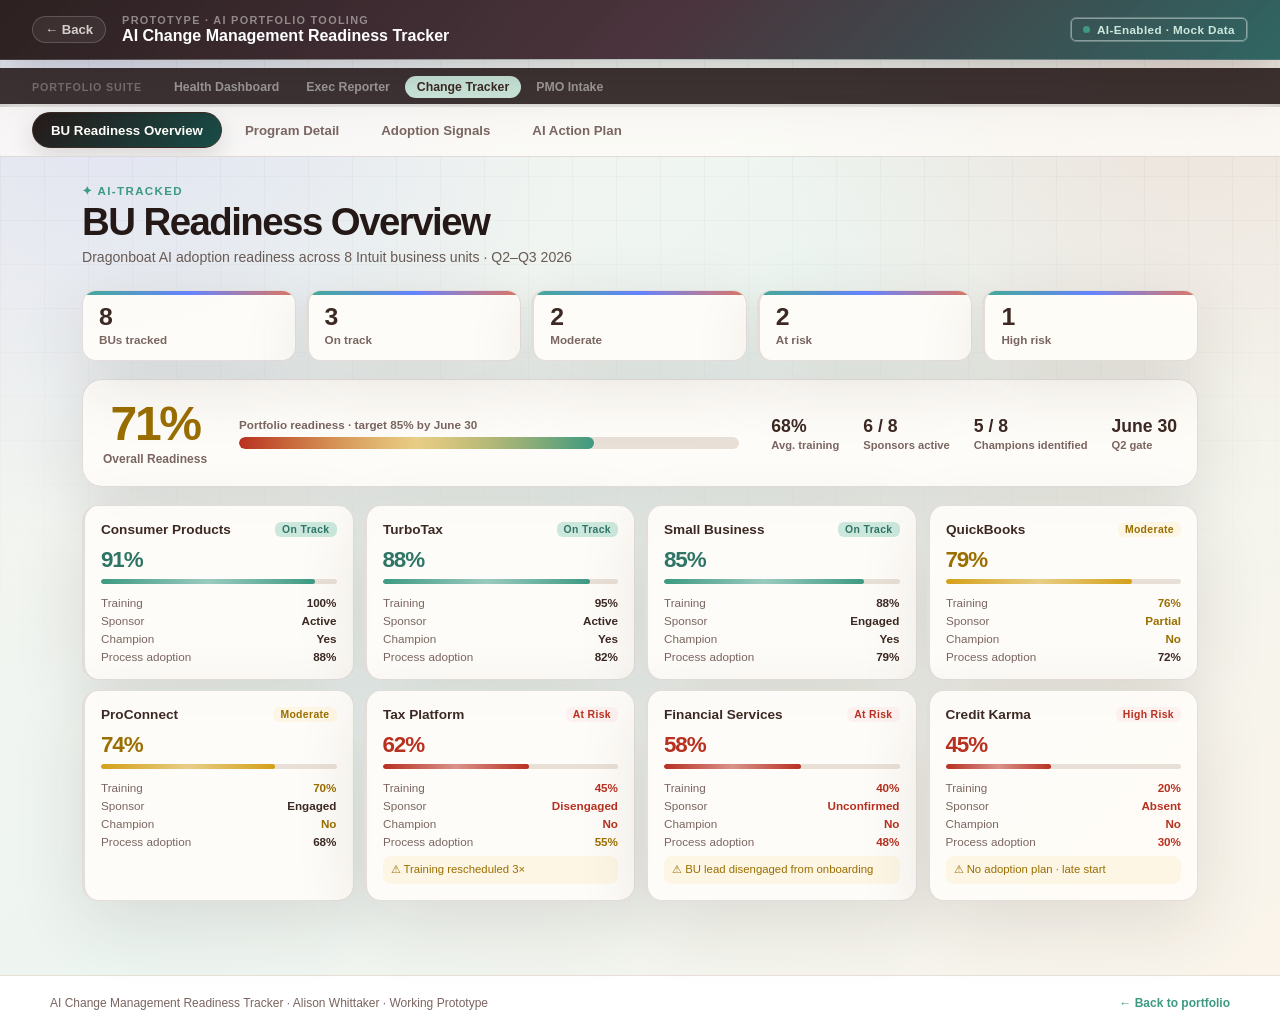
==== change-readiness-tracker.html @ 103784f5 "Add files via upload" ====
<!DOCTYPE html>
<html lang="en">
<head>
  <meta charset="UTF-8">
  <meta name="viewport" content="width=device-width, initial-scale=1.0">
  <title>AI Change Management Readiness Tracker · Alison Whittaker</title>
  <link rel="icon" type="image/png" href="alison-whittaker-profile.png">
  <style>
    :root {
      --ink:#3d2924; --accent:#3d9a82; --forest:#2f7566; --lime:#cce8dd;
      --paper:#f8f5f1; --surface:#fff; --line:#e8e0d6; --muted:#7a6560;
      --red:#b83020; --amber:#9a6e00; --red-soft:#fdf1ef; --amber-soft:#fdf6e4;
      --radius:20px;
    }
    *{box-sizing:border-box;margin:0;padding:0;}
    body{font-family:-apple-system,BlinkMacSystemFont,'Segoe UI',sans-serif;background:var(--paper);color:var(--ink);min-height:100vh;display:flex;flex-direction:column;}

    .proto-header{display:flex;justify-content:space-between;align-items:center;padding:14px 32px;background:var(--ink);gap:20px;}
    .ph-left{display:flex;align-items:center;gap:16px;}
    .ph-back{color:rgba(255,255,255,.6);text-decoration:none;font-size:.82rem;font-weight:600;border:1px solid rgba(255,255,255,.15);padding:5px 12px;border-radius:99px;transition:all .15s;white-space:nowrap;}
    .ph-back:hover{color:#fff;border-color:rgba(255,255,255,.35);}
    .ph-meta{display:flex;flex-direction:column;gap:1px;}
    .ph-eyebrow{font-size:.68rem;font-weight:700;letter-spacing:.07em;text-transform:uppercase;color:rgba(255,255,255,.45);}
    .ph-title{font-size:1rem;font-weight:700;color:#fff;}
    .ph-badge{display:flex;align-items:center;gap:7px;font-size:.73rem;font-weight:700;color:var(--lime);border:1px solid rgba(204,232,221,.3);padding:5px 12px;border-radius:99px;white-space:nowrap;}
    .ai-pulse{width:7px;height:7px;border-radius:50%;background:var(--accent);animation:pulse 2s ease-in-out infinite;}
    @keyframes pulse{0%,100%{opacity:1}50%{opacity:.3}}

    .suite-bar{display:flex;align-items:center;gap:20px;padding:8px 32px;background:#2a1c18;border-bottom:1px solid rgba(255,255,255,.06);overflow-x:auto;}
    .sb-label{font-size:.67rem;font-weight:800;letter-spacing:.08em;color:rgba(255,255,255,.3);text-transform:uppercase;white-space:nowrap;flex-shrink:0;}
    .sb-links{display:flex;gap:3px;}
    .sb-link{font-size:.77rem;font-weight:600;color:rgba(255,255,255,.5);padding:4px 12px;border-radius:99px;text-decoration:none;transition:all .15s;white-space:nowrap;}
    .sb-link:hover{color:rgba(255,255,255,.85);background:rgba(255,255,255,.08);}
    .sb-link.active{color:var(--ink);background:var(--lime);}

    .tab-bar{display:flex;gap:4px;padding:12px 32px;background:var(--surface);border-bottom:1px solid var(--line);overflow-x:auto;}
    .tab-btn{padding:8px 18px;border:1px solid transparent;border-radius:99px;background:none;font-size:.83rem;font-weight:600;color:var(--muted);cursor:pointer;transition:all .15s;white-space:nowrap;}
    .tab-btn:hover{color:var(--ink);background:var(--paper);}
    .tab-btn.active{background:var(--ink);color:#fff;border-color:var(--ink);}

    .proto-main{flex:1;padding:28px 32px;max-width:1180px;width:100%;margin:0 auto;}
    .tab-panel{display:none;}
    .tab-panel.active{display:block;}

    .panel-header{margin-bottom:24px;}
    .panel-eyebrow{font-size:.72rem;font-weight:700;letter-spacing:.07em;text-transform:uppercase;color:var(--accent);margin-bottom:4px;}
    .panel-title{font-size:1.6rem;font-weight:800;color:var(--ink);margin-bottom:6px;}
    .panel-sub{font-size:.88rem;color:var(--muted);line-height:1.5;}

    .stats-row{display:flex;gap:12px;margin-bottom:24px;flex-wrap:wrap;}
    .stat-card{background:var(--surface);border:1px solid var(--line);border-radius:14px;padding:14px 20px;display:flex;flex-direction:column;gap:3px;min-width:110px;flex:1;}
    .stat-val{font-size:1.55rem;font-weight:800;color:var(--ink);line-height:1;}
    .stat-lbl{font-size:.73rem;color:var(--muted);font-weight:600;}
    .s-red{border-left:3px solid var(--red);}
    .s-amber{border-left:3px solid #d4a017;}
    .s-green{border-left:3px solid var(--accent);}

    /* Overall readiness meter */
    .readiness-hero{background:var(--surface);border:1px solid var(--line);border-radius:var(--radius);padding:24px;margin-bottom:24px;display:flex;align-items:center;gap:32px;flex-wrap:wrap;}
    .rh-score{display:flex;flex-direction:column;align-items:center;gap:4px;flex-shrink:0;}
    .rh-num{font-size:3rem;font-weight:900;color:var(--amber);line-height:1;}
    .rh-label{font-size:.75rem;font-weight:700;color:var(--muted);}
    .rh-bar-wrap{flex:1;min-width:200px;}
    .rh-bar-label{font-size:.73rem;font-weight:700;color:var(--muted);margin-bottom:6px;}
    .rh-bar{height:12px;background:var(--line);border-radius:99px;overflow:hidden;}
    .rh-fill{height:100%;border-radius:99px;background:linear-gradient(90deg,var(--red) 0%,#d4a017 50%,var(--accent) 100%);}
    .rh-detail{display:flex;gap:24px;flex-wrap:wrap;}
    .rh-d-item{display:flex;flex-direction:column;gap:2px;}
    .rh-d-val{font-size:1.1rem;font-weight:800;color:var(--ink);}
    .rh-d-lbl{font-size:.7rem;color:var(--muted);font-weight:600;}

    /* BU grid */
    .bu-grid{display:grid;grid-template-columns:repeat(4,1fr);gap:14px;margin-bottom:24px;}
    .bu-card{background:var(--surface);border:1px solid var(--line);border-radius:16px;padding:16px;border-left:3px solid var(--line);}
    .bu-card.bc-on{border-left-color:var(--accent);}
    .bu-card.bc-mod{border-left-color:#d4a017;}
    .bu-card.bc-risk{border-left-color:var(--red);}
    .bu-top{display:flex;align-items:flex-start;justify-content:space-between;gap:8px;margin-bottom:10px;}
    .bu-name{font-size:.85rem;font-weight:800;color:var(--ink);}
    .bu-badge{font-size:.65rem;font-weight:700;padding:2px 7px;border-radius:99px;white-space:nowrap;}
    .bb-on{background:var(--lime);color:var(--forest);}
    .bb-mod{background:var(--amber-soft);color:var(--amber);}
    .bb-risk{background:var(--red-soft);color:var(--red);}
    .bu-score{font-size:1.4rem;font-weight:900;margin-bottom:6px;}
    .bu-bar{height:5px;background:var(--line);border-radius:99px;overflow:hidden;margin-bottom:12px;}
    .bu-fill{height:100%;border-radius:99px;}
    .bf-g{background:var(--accent);}
    .bf-a{background:#d4a017;}
    .bf-r{background:var(--red);}
    .bu-dims{display:flex;flex-direction:column;gap:5px;}
    .bu-dim{display:flex;align-items:center;justify-content:space-between;font-size:.73rem;}
    .bd-lbl{color:var(--muted);}
    .bd-val{font-weight:700;color:var(--ink);}
    .bd-val.dv-bad{color:var(--red);}
    .bd-val.dv-warn{color:var(--amber);}
    .bu-flag{display:flex;align-items:flex-start;gap:5px;margin-top:8px;padding:6px 8px;background:var(--amber-soft);border-radius:8px;}
    .bu-flag span{font-size:.71rem;color:var(--amber);line-height:1.4;}

    /* Timeline (program detail) */
    .prog-detail-grid{display:grid;grid-template-columns:1fr 1fr;gap:20px;margin-bottom:24px;}
    .pd-card{background:var(--surface);border:1px solid var(--line);border-radius:var(--radius);padding:22px;}
    .pd-card-full{grid-column:1/-1;}
    .pd-title{font-size:.92rem;font-weight:800;color:var(--ink);margin-bottom:4px;}
    .pd-sub{font-size:.78rem;color:var(--muted);margin-bottom:16px;}
    .wave-list{display:flex;flex-direction:column;gap:0;}
    .wave-item{display:flex;align-items:flex-start;gap:14px;padding:12px 0;border-bottom:1px solid var(--line);}
    .wave-item:last-child{border-bottom:none;}
    .wave-dot-col{display:flex;flex-direction:column;align-items:center;gap:0;flex-shrink:0;padding-top:4px;}
    .wave-dot{width:12px;height:12px;border-radius:50%;border:2px solid var(--line);}
    .wd-done{background:var(--accent);border-color:var(--accent);}
    .wd-active{background:#fff;border-color:var(--accent);box-shadow:0 0 0 3px rgba(61,154,130,.2);}
    .wd-risk{background:#fff;border-color:var(--red);}
    .wd-pend{background:#fff;border-color:var(--line);}
    .wave-line{width:2px;flex:1;background:var(--line);min-height:20px;}
    .wave-body{flex:1;}
    .wb-wave{font-size:.7rem;font-weight:700;color:var(--muted);margin-bottom:2px;}
    .wb-title{font-size:.86rem;font-weight:800;color:var(--ink);margin-bottom:4px;}
    .wb-bus{display:flex;gap:5px;flex-wrap:wrap;margin-bottom:4px;}
    .wb-bu{font-size:.68rem;font-weight:700;padding:2px 7px;border-radius:99px;background:var(--lime);color:var(--forest);}
    .wb-bu.wbu-risk{background:var(--red-soft);color:var(--red);}
    .wb-date{font-size:.73rem;color:var(--muted);}

    /* Adoption signals */
    .signals-grid{display:grid;grid-template-columns:repeat(3,1fr);gap:16px;margin-bottom:24px;}
    .sig-card{background:var(--surface);border:1px solid var(--line);border-radius:16px;padding:18px;}
    .sig-header{display:flex;align-items:center;justify-content:space-between;margin-bottom:14px;}
    .sig-title{font-size:.82rem;font-weight:800;color:var(--ink);}
    .sig-badge{font-size:.67rem;font-weight:700;padding:2px 7px;border-radius:99px;}
    .sb-pos{background:var(--lime);color:var(--forest);}
    .sb-neg{background:var(--red-soft);color:var(--red);}
    .sb-warn{background:var(--amber-soft);color:var(--amber);}
    .sig-rows{display:flex;flex-direction:column;gap:10px;}
    .sig-row{display:flex;flex-direction:column;gap:4px;}
    .sr-label{font-size:.73rem;color:var(--muted);display:flex;justify-content:space-between;}
    .sr-bar{height:6px;background:var(--line);border-radius:99px;overflow:hidden;}
    .sr-fill{height:100%;border-radius:99px;}
    .sfg{background:var(--accent);}
    .sfa{background:#d4a017;}
    .sfr{background:var(--red);}
    .ai-flag-list{display:flex;flex-direction:column;gap:10px;}
    .ai-flag{display:flex;gap:12px;align-items:flex-start;padding:14px;background:var(--amber-soft);border:1px solid #f0c27f;border-radius:12px;}
    .af-icon{font-size:1rem;flex-shrink:0;margin-top:1px;}
    .af-title{font-size:.83rem;font-weight:800;color:var(--ink);margin-bottom:3px;}
    .af-body{font-size:.78rem;color:var(--muted);line-height:1.5;}
    .ai-tag{font-size:.62rem;font-weight:800;padding:1px 6px;border-radius:4px;background:var(--lime);color:var(--forest);margin-left:6px;vertical-align:middle;}

    /* Action plan */
    .action-list{display:flex;flex-direction:column;gap:14px;}
    .action-card{background:var(--surface);border:1px solid var(--line);border-radius:var(--radius);padding:20px;border-left:3px solid var(--red);}
    .action-card.ac-warn{border-left-color:#d4a017;}
    .ac-top{display:flex;align-items:flex-start;justify-content:space-between;gap:12px;margin-bottom:12px;flex-wrap:wrap;}
    .ac-bu{font-size:.92rem;font-weight:800;color:var(--ink);}
    .ac-score{font-size:.8rem;color:var(--muted);}
    .ac-items{display:flex;flex-direction:column;gap:8px;}
    .ac-item{display:flex;gap:10px;align-items:flex-start;}
    .ac-num{width:20px;height:20px;border-radius:50%;background:var(--ink);color:#fff;font-size:.7rem;font-weight:800;display:flex;align-items:center;justify-content:center;flex-shrink:0;margin-top:1px;}
    .ac-text{font-size:.84rem;color:var(--muted);line-height:1.5;}
    .ac-text strong{color:var(--ink);}
    .ac-deadline{display:inline-flex;align-items:center;gap:5px;margin-top:6px;font-size:.72rem;font-weight:700;color:var(--red);background:var(--red-soft);padding:3px 9px;border-radius:99px;}

    footer{padding:20px 32px;border-top:1px solid var(--line);background:var(--surface);margin-top:auto;}
    footer .fi{display:flex;justify-content:space-between;align-items:center;gap:20px;max-width:1180px;margin:0 auto;}
    footer p{font-size:.75rem;color:var(--muted);}
    footer a{font-size:.75rem;color:var(--accent);font-weight:700;text-decoration:none;}

    @media(max-width:1100px){.bu-grid{grid-template-columns:repeat(2,1fr);}}
    @media(max-width:900px){
      .proto-header,.suite-bar,.tab-bar,.proto-main{padding-left:16px;padding-right:16px;}
      .bu-grid{grid-template-columns:1fr 1fr;}
      .signals-grid{grid-template-columns:1fr;}
      .prog-detail-grid{grid-template-columns:1fr;}
    }
    @media(max-width:600px){.bu-grid{grid-template-columns:1fr;}}
  </style>
  <link rel="stylesheet" href="prototype-polish.css">
</head>
<body>

  <header class="proto-header">
    <div class="ph-left">
      <a class="ph-back" href="index.html">← Back</a>
      <div class="ph-meta">
        <p class="ph-eyebrow">Prototype · AI Portfolio Tooling</p>
        <p class="ph-title">AI Change Management Readiness Tracker</p>
      </div>
    </div>
    <div class="ph-badge"><span class="ai-pulse"></span>AI-Enabled · Mock Data</div>
  </header>

  <nav class="suite-bar">
    <span class="sb-label">Portfolio Suite</span>
    <div class="sb-links">
      <a href="portfolio-dashboard.html" class="sb-link">Health Dashboard</a>
      <a href="exec-report-generator.html" class="sb-link">Exec Reporter</a>
      <a href="change-readiness-tracker.html" class="sb-link active">Change Tracker</a>
      <a href="pmo-intake-scorer.html" class="sb-link">PMO Intake</a>
    </div>
  </nav>

  <nav class="tab-bar" role="tablist">
    <button class="tab-btn active" data-tab="overview" role="tab" aria-selected="true">BU Readiness Overview</button>
    <button class="tab-btn" data-tab="program" role="tab" aria-selected="false">Program Detail</button>
    <button class="tab-btn" data-tab="signals" role="tab" aria-selected="false">Adoption Signals</button>
    <button class="tab-btn" data-tab="action" role="tab" aria-selected="false">AI Action Plan</button>
  </nav>

  <main class="proto-main">

    <!-- ══ BU OVERVIEW ══ -->
    <div class="tab-panel active" id="tab-overview" role="tabpanel">
      <div class="panel-header">
        <p class="panel-eyebrow">✦ AI-Tracked</p>
        <h1 class="panel-title">BU Readiness Overview</h1>
        <p class="panel-sub">Dragonboat AI adoption readiness across 8 Intuit business units · Q2–Q3 2026</p>
      </div>

      <div class="stats-row">
        <div class="stat-card">
          <span class="stat-val">8</span><p class="stat-lbl">BUs tracked</p>
        </div>
        <div class="stat-card s-green">
          <span class="stat-val">3</span><p class="stat-lbl">On track</p>
        </div>
        <div class="stat-card s-amber">
          <span class="stat-val">2</span><p class="stat-lbl">Moderate</p>
        </div>
        <div class="stat-card s-red">
          <span class="stat-val">2</span><p class="stat-lbl">At risk</p>
        </div>
        <div class="stat-card s-red">
          <span class="stat-val">1</span><p class="stat-lbl">High risk</p>
        </div>
      </div>

      <div class="readiness-hero">
        <div class="rh-score">
          <span class="rh-num">71%</span>
          <span class="rh-label">Overall Readiness</span>
        </div>
        <div class="rh-bar-wrap">
          <p class="rh-bar-label">Portfolio readiness · target 85% by June 30</p>
          <div class="rh-bar"><div class="rh-fill" style="width:71%"></div></div>
        </div>
        <div class="rh-detail">
          <div class="rh-d-item"><span class="rh-d-val">68%</span><span class="rh-d-lbl">Avg. training</span></div>
          <div class="rh-d-item"><span class="rh-d-val">6 / 8</span><span class="rh-d-lbl">Sponsors active</span></div>
          <div class="rh-d-item"><span class="rh-d-val">5 / 8</span><span class="rh-d-lbl">Champions identified</span></div>
          <div class="rh-d-item"><span class="rh-d-val">June 30</span><span class="rh-d-lbl">Q2 gate</span></div>
        </div>
      </div>

      <div class="bu-grid">

        <!-- Consumer Products -->
        <div class="bu-card bc-on">
          <div class="bu-top">
            <span class="bu-name">Consumer Products</span>
            <span class="bu-badge bb-on">On Track</span>
          </div>
          <div class="bu-score" style="color:var(--forest)">91%</div>
          <div class="bu-bar"><div class="bu-fill bf-g" style="width:91%"></div></div>
          <div class="bu-dims">
            <div class="bu-dim"><span class="bd-lbl">Training</span><span class="bd-val">100%</span></div>
            <div class="bu-dim"><span class="bd-lbl">Sponsor</span><span class="bd-val">Active</span></div>
            <div class="bu-dim"><span class="bd-lbl">Champion</span><span class="bd-val">Yes</span></div>
            <div class="bu-dim"><span class="bd-lbl">Process adoption</span><span class="bd-val">88%</span></div>
          </div>
        </div>

        <!-- TurboTax -->
        <div class="bu-card bc-on">
          <div class="bu-top">
            <span class="bu-name">TurboTax</span>
            <span class="bu-badge bb-on">On Track</span>
          </div>
          <div class="bu-score" style="color:var(--forest)">88%</div>
          <div class="bu-bar"><div class="bu-fill bf-g" style="width:88%"></div></div>
          <div class="bu-dims">
            <div class="bu-dim"><span class="bd-lbl">Training</span><span class="bd-val">95%</span></div>
            <div class="bu-dim"><span class="bd-lbl">Sponsor</span><span class="bd-val">Active</span></div>
            <div class="bu-dim"><span class="bd-lbl">Champion</span><span class="bd-val">Yes</span></div>
            <div class="bu-dim"><span class="bd-lbl">Process adoption</span><span class="bd-val">82%</span></div>
          </div>
        </div>

        <!-- Small Business -->
        <div class="bu-card bc-on">
          <div class="bu-top">
            <span class="bu-name">Small Business</span>
            <span class="bu-badge bb-on">On Track</span>
          </div>
          <div class="bu-score" style="color:var(--forest)">85%</div>
          <div class="bu-bar"><div class="bu-fill bf-g" style="width:85%"></div></div>
          <div class="bu-dims">
            <div class="bu-dim"><span class="bd-lbl">Training</span><span class="bd-val">88%</span></div>
            <div class="bu-dim"><span class="bd-lbl">Sponsor</span><span class="bd-val">Engaged</span></div>
            <div class="bu-dim"><span class="bd-lbl">Champion</span><span class="bd-val">Yes</span></div>
            <div class="bu-dim"><span class="bd-lbl">Process adoption</span><span class="bd-val">79%</span></div>
          </div>
        </div>

        <!-- QuickBooks -->
        <div class="bu-card bc-mod">
          <div class="bu-top">
            <span class="bu-name">QuickBooks</span>
            <span class="bu-badge bb-mod">Moderate</span>
          </div>
          <div class="bu-score" style="color:var(--amber)">79%</div>
          <div class="bu-bar"><div class="bu-fill bf-a" style="width:79%"></div></div>
          <div class="bu-dims">
            <div class="bu-dim"><span class="bd-lbl">Training</span><span class="bd-val dv-warn">76%</span></div>
            <div class="bu-dim"><span class="bd-lbl">Sponsor</span><span class="bd-val dv-warn">Partial</span></div>
            <div class="bu-dim"><span class="bd-lbl">Champion</span><span class="bd-val dv-warn">No</span></div>
            <div class="bu-dim"><span class="bd-lbl">Process adoption</span><span class="bd-val">72%</span></div>
          </div>
        </div>

        <!-- ProConnect -->
        <div class="bu-card bc-mod">
          <div class="bu-top">
            <span class="bu-name">ProConnect</span>
            <span class="bu-badge bb-mod">Moderate</span>
          </div>
          <div class="bu-score" style="color:var(--amber)">74%</div>
          <div class="bu-bar"><div class="bu-fill bf-a" style="width:74%"></div></div>
          <div class="bu-dims">
            <div class="bu-dim"><span class="bd-lbl">Training</span><span class="bd-val dv-warn">70%</span></div>
            <div class="bu-dim"><span class="bd-lbl">Sponsor</span><span class="bd-val">Engaged</span></div>
            <div class="bu-dim"><span class="bd-lbl">Champion</span><span class="bd-val dv-warn">No</span></div>
            <div class="bu-dim"><span class="bd-lbl">Process adoption</span><span class="bd-val">68%</span></div>
          </div>
        </div>

        <!-- Tax Platform -->
        <div class="bu-card bc-risk">
          <div class="bu-top">
            <span class="bu-name">Tax Platform</span>
            <span class="bu-badge bb-risk">At Risk</span>
          </div>
          <div class="bu-score" style="color:var(--red)">62%</div>
          <div class="bu-bar"><div class="bu-fill bf-r" style="width:62%"></div></div>
          <div class="bu-dims">
            <div class="bu-dim"><span class="bd-lbl">Training</span><span class="bd-val dv-bad">45%</span></div>
            <div class="bu-dim"><span class="bd-lbl">Sponsor</span><span class="bd-val dv-bad">Disengaged</span></div>
            <div class="bu-dim"><span class="bd-lbl">Champion</span><span class="bd-val dv-bad">No</span></div>
            <div class="bu-dim"><span class="bd-lbl">Process adoption</span><span class="bd-val dv-warn">55%</span></div>
          </div>
          <div class="bu-flag"><span>⚠ Training rescheduled 3×</span></div>
        </div>

        <!-- Financial Services -->
        <div class="bu-card bc-risk">
          <div class="bu-top">
            <span class="bu-name">Financial Services</span>
            <span class="bu-badge bb-risk">At Risk</span>
          </div>
          <div class="bu-score" style="color:var(--red)">58%</div>
          <div class="bu-bar"><div class="bu-fill bf-r" style="width:58%"></div></div>
          <div class="bu-dims">
            <div class="bu-dim"><span class="bd-lbl">Training</span><span class="bd-val dv-bad">40%</span></div>
            <div class="bu-dim"><span class="bd-lbl">Sponsor</span><span class="bd-val dv-bad">Unconfirmed</span></div>
            <div class="bu-dim"><span class="bd-lbl">Champion</span><span class="bd-val dv-bad">No</span></div>
            <div class="bu-dim"><span class="bd-lbl">Process adoption</span><span class="bd-val dv-bad">48%</span></div>
          </div>
          <div class="bu-flag"><span>⚠ BU lead disengaged from onboarding</span></div>
        </div>

        <!-- Credit Karma -->
        <div class="bu-card bc-risk">
          <div class="bu-top">
            <span class="bu-name">Credit Karma</span>
            <span class="bu-badge bb-risk">High Risk</span>
          </div>
          <div class="bu-score" style="color:var(--red)">45%</div>
          <div class="bu-bar"><div class="bu-fill bf-r" style="width:45%"></div></div>
          <div class="bu-dims">
            <div class="bu-dim"><span class="bd-lbl">Training</span><span class="bd-val dv-bad">20%</span></div>
            <div class="bu-dim"><span class="bd-lbl">Sponsor</span><span class="bd-val dv-bad">Absent</span></div>
            <div class="bu-dim"><span class="bd-lbl">Champion</span><span class="bd-val dv-bad">No</span></div>
            <div class="bu-dim"><span class="bd-lbl">Process adoption</span><span class="bd-val dv-bad">30%</span></div>
          </div>
          <div class="bu-flag"><span>⚠ No adoption plan · late start</span></div>
        </div>

      </div>
    </div>

    <!-- ══ PROGRAM DETAIL ══ -->
    <div class="tab-panel" id="tab-program" role="tabpanel">
      <div class="panel-header">
        <p class="panel-eyebrow">Program View</p>
        <h1 class="panel-title">Program Detail</h1>
        <p class="panel-sub">Rollout timeline and per-BU progress for programs driving change adoption.</p>
      </div>

      <div class="prog-detail-grid">

        <div class="pd-card pd-card-full">
          <p class="pd-title">AI Portfolio Planning Rollout — Dragonboat Adoption Timeline</p>
          <p class="pd-sub">Intuit · Owner: Alison Whittaker · Q2 2026 milestone: June 30 · 6 of 8 BUs onboarded</p>
          <div class="wave-list">
            <div class="wave-item">
              <div class="wave-dot-col"><div class="wave-dot wd-done"></div><div class="wave-line"></div></div>
              <div class="wave-body">
                <p class="wb-wave">Wave 1 · May 2026</p>
                <p class="wb-title">Pilot — Consumer Products &amp; TurboTax</p>
                <div class="wb-bus"><span class="wb-bu">Consumer Products</span><span class="wb-bu">TurboTax</span></div>
                <p class="wb-date">✓ Complete · 100% trained · Champions active</p>
              </div>
            </div>
            <div class="wave-item">
              <div class="wave-dot-col"><div class="wave-dot wd-done"></div><div class="wave-line"></div></div>
              <div class="wave-body">
                <p class="wb-wave">Wave 2 · June 1–14, 2026</p>
                <p class="wb-title">Small Business, QuickBooks &amp; ProConnect</p>
                <div class="wb-bus"><span class="wb-bu">Small Business</span><span class="wb-bu">QuickBooks</span><span class="wb-bu">ProConnect</span></div>
                <p class="wb-date">✓ Onboarded · Training 76–88% · No champions in QB/ProConnect</p>
              </div>
            </div>
            <div class="wave-item">
              <div class="wave-dot-col"><div class="wave-dot wd-active"></div><div class="wave-line"></div></div>
              <div class="wave-body">
                <p class="wb-wave">Wave 3 · June 28, 2026 — Q2 Milestone</p>
                <p class="wb-title">Tax Platform &amp; Financial Services</p>
                <div class="wb-bus"><span class="wb-bu wbu-risk">Tax Platform</span><span class="wb-bu wbu-risk">Financial Services</span></div>
                <p class="wb-date">In progress · Training sessions June 28 · At-risk BUs — see Action Plan</p>
              </div>
            </div>
            <div class="wave-item">
              <div class="wave-dot-col"><div class="wave-dot wd-risk"></div></div>
              <div class="wave-body">
                <p class="wb-wave">Wave 4 · Q3 2026 — Requires Intervention</p>
                <p class="wb-title">Credit Karma</p>
                <div class="wb-bus"><span class="wb-bu wbu-risk">Credit Karma</span></div>
                <p class="wb-date">High risk · No adoption plan · Sponsor absent · Emergency action required</p>
              </div>
            </div>
          </div>
        </div>

        <div class="pd-card">
          <p class="pd-title">TPM Operating Model Redesign — Change Impact</p>
          <p class="pd-sub">Intuit · Owner: Alison Whittaker · RACI approval pending</p>
          <div class="wave-list">
            <div class="wave-item">
              <div class="wave-dot-col"><div class="wave-dot wd-done"></div><div class="wave-line"></div></div>
              <div class="wave-body">
                <p class="wb-wave">Phase 1 · April–May 2026</p>
                <p class="wb-title">Current-state assessment</p>
                <p class="wb-date">✓ Complete · 12 TPM process interviews conducted</p>
              </div>
            </div>
            <div class="wave-item">
              <div class="wave-dot-col"><div class="wave-dot wd-done"></div><div class="wave-line"></div></div>
              <div class="wave-body">
                <p class="wb-wave">Phase 2 · May–June 2026</p>
                <p class="wb-title">New model design + RACI draft</p>
                <p class="wb-date">✓ Complete · RACI submitted June 5</p>
              </div>
            </div>
            <div class="wave-item">
              <div class="wave-dot-col"><div class="wave-dot wd-risk"></div><div class="wave-line"></div></div>
              <div class="wave-body">
                <p class="wb-wave">Phase 3 · Blocked</p>
                <p class="wb-title">RACI approval + exec alignment</p>
                <p class="wb-date">⚠ Pending 3 weeks · No exec sponsor · Q3 kickoff blocked</p>
              </div>
            </div>
            <div class="wave-item">
              <div class="wave-dot-col"><div class="wave-dot wd-pend"></div></div>
              <div class="wave-body">
                <p class="wb-wave">Phase 4 · Q3 2026 target</p>
                <p class="wb-title">Rollout to all TPM teams</p>
                <p class="wb-date">Pending RACI approval</p>
              </div>
            </div>
          </div>
        </div>

        <div class="pd-card">
          <p class="pd-title">Dragonboat Adoption — BU Progress Summary</p>
          <p class="pd-sub">Training and process adoption by business unit</p>
          <table style="width:100%;border-collapse:collapse;font-size:.8rem;margin-top:4px;">
            <thead>
              <tr>
                <th style="text-align:left;font-size:.66rem;font-weight:700;letter-spacing:.05em;text-transform:uppercase;color:var(--muted);padding:0 8px 8px 0;border-bottom:1px solid var(--line);">BU</th>
                <th style="text-align:left;font-size:.66rem;font-weight:700;letter-spacing:.05em;text-transform:uppercase;color:var(--muted);padding:0 8px 8px;border-bottom:1px solid var(--line);">Training</th>
                <th style="text-align:left;font-size:.66rem;font-weight:700;letter-spacing:.05em;text-transform:uppercase;color:var(--muted);padding:0 8px 8px;border-bottom:1px solid var(--line);">Process</th>
                <th style="text-align:left;font-size:.66rem;font-weight:700;letter-spacing:.05em;text-transform:uppercase;color:var(--muted);padding:0 0 8px;border-bottom:1px solid var(--line);">Status</th>
              </tr>
            </thead>
            <tbody>
              <tr><td style="padding:8px 8px 8px 0;font-weight:700;font-size:.77rem;border-bottom:1px solid var(--line)">Consumer Products</td><td style="padding:8px;border-bottom:1px solid var(--line);color:var(--forest);font-weight:700">100%</td><td style="padding:8px;border-bottom:1px solid var(--line);color:var(--forest);font-weight:700">88%</td><td style="padding:8px 0 8px 8px;border-bottom:1px solid var(--line)"><span style="font-size:.67rem;font-weight:700;padding:2px 6px;border-radius:99px;background:var(--lime);color:var(--forest)">✓ Live</span></td></tr>
              <tr><td style="padding:8px 8px 8px 0;font-weight:700;font-size:.77rem;border-bottom:1px solid var(--line)">TurboTax</td><td style="padding:8px;border-bottom:1px solid var(--line);color:var(--forest);font-weight:700">95%</td><td style="padding:8px;border-bottom:1px solid var(--line);color:var(--forest);font-weight:700">82%</td><td style="padding:8px 0 8px 8px;border-bottom:1px solid var(--line)"><span style="font-size:.67rem;font-weight:700;padding:2px 6px;border-radius:99px;background:var(--lime);color:var(--forest)">✓ Live</span></td></tr>
              <tr><td style="padding:8px 8px 8px 0;font-weight:700;font-size:.77rem;border-bottom:1px solid var(--line)">Small Business</td><td style="padding:8px;border-bottom:1px solid var(--line);color:var(--forest);font-weight:700">88%</td><td style="padding:8px;border-bottom:1px solid var(--line);color:var(--amber);font-weight:700">79%</td><td style="padding:8px 0 8px 8px;border-bottom:1px solid var(--line)"><span style="font-size:.67rem;font-weight:700;padding:2px 6px;border-radius:99px;background:var(--lime);color:var(--forest)">✓ Live</span></td></tr>
              <tr><td style="padding:8px 8px 8px 0;font-weight:700;font-size:.77rem;border-bottom:1px solid var(--line)">QuickBooks</td><td style="padding:8px;border-bottom:1px solid var(--line);color:var(--amber);font-weight:700">76%</td><td style="padding:8px;border-bottom:1px solid var(--line);color:var(--amber);font-weight:700">72%</td><td style="padding:8px 0 8px 8px;border-bottom:1px solid var(--line)"><span style="font-size:.67rem;font-weight:700;padding:2px 6px;border-radius:99px;background:var(--lime);color:var(--forest)">✓ Live</span></td></tr>
              <tr><td style="padding:8px 8px 8px 0;font-weight:700;font-size:.77rem;border-bottom:1px solid var(--line)">ProConnect</td><td style="padding:8px;border-bottom:1px solid var(--line);color:var(--amber);font-weight:700">70%</td><td style="padding:8px;border-bottom:1px solid var(--line);color:var(--amber);font-weight:700">68%</td><td style="padding:8px 0 8px 8px;border-bottom:1px solid var(--line)"><span style="font-size:.67rem;font-weight:700;padding:2px 6px;border-radius:99px;background:var(--lime);color:var(--forest)">✓ Live</span></td></tr>
              <tr><td style="padding:8px 8px 8px 0;font-weight:700;font-size:.77rem;border-bottom:1px solid var(--line)">Tax Platform</td><td style="padding:8px;border-bottom:1px solid var(--line);color:var(--red);font-weight:700">45%</td><td style="padding:8px;border-bottom:1px solid var(--line);color:var(--red);font-weight:700">55%</td><td style="padding:8px 0 8px 8px;border-bottom:1px solid var(--line)"><span style="font-size:.67rem;font-weight:700;padding:2px 6px;border-radius:99px;background:var(--red-soft);color:var(--red)">At Risk</span></td></tr>
              <tr><td style="padding:8px 8px 8px 0;font-weight:700;font-size:.77rem;border-bottom:1px solid var(--line)">Financial Services</td><td style="padding:8px;border-bottom:1px solid var(--line);color:var(--red);font-weight:700">40%</td><td style="padding:8px;border-bottom:1px solid var(--line);color:var(--red);font-weight:700">48%</td><td style="padding:8px 0 8px 8px;border-bottom:1px solid var(--line)"><span style="font-size:.67rem;font-weight:700;padding:2px 6px;border-radius:99px;background:var(--red-soft);color:var(--red)">At Risk</span></td></tr>
              <tr><td style="padding:8px 8px 8px 0;font-weight:700;font-size:.77rem">Credit Karma</td><td style="padding:8px;color:var(--red);font-weight:700">20%</td><td style="padding:8px;color:var(--red);font-weight:700">30%</td><td style="padding:8px 0 8px 8px"><span style="font-size:.67rem;font-weight:700;padding:2px 6px;border-radius:99px;background:var(--red-soft);color:var(--red)">High Risk</span></td></tr>
            </tbody>
          </table>
        </div>

      </div>
    </div>

    <!-- ══ ADOPTION SIGNALS ══ -->
    <div class="tab-panel" id="tab-signals" role="tabpanel">
      <div class="panel-header">
        <p class="panel-eyebrow">✦ AI-Analyzed</p>
        <h1 class="panel-title">Adoption Signals</h1>
        <p class="panel-sub">Leading indicators, engagement metrics, and AI-flagged adoption risks across all 8 BUs.</p>
      </div>

      <div class="signals-grid">
        <div class="sig-card">
          <div class="sig-header">
            <span class="sig-title">Platform Engagement</span>
            <span class="sig-badge sb-warn">Mixed</span>
          </div>
          <div class="sig-rows">
            <div class="sig-row">
              <div class="sr-label"><span>Consumer Products</span><span style="font-weight:700;color:var(--forest)">92%</span></div>
              <div class="sr-bar"><div class="sr-fill sfg" style="width:92%"></div></div>
            </div>
            <div class="sig-row">
              <div class="sr-label"><span>TurboTax</span><span style="font-weight:700;color:var(--forest)">87%</span></div>
              <div class="sr-bar"><div class="sr-fill sfg" style="width:87%"></div></div>
            </div>
            <div class="sig-row">
              <div class="sr-label"><span>Small Business</span><span style="font-weight:700;color:var(--forest)">81%</span></div>
              <div class="sr-bar"><div class="sr-fill sfg" style="width:81%"></div></div>
            </div>
            <div class="sig-row">
              <div class="sr-label"><span>QuickBooks</span><span style="font-weight:700;color:var(--amber)">68%</span></div>
              <div class="sr-bar"><div class="sr-fill sfa" style="width:68%"></div></div>
            </div>
            <div class="sig-row">
              <div class="sr-label"><span>ProConnect</span><span style="font-weight:700;color:var(--amber)">61%</span></div>
              <div class="sr-bar"><div class="sr-fill sfa" style="width:61%"></div></div>
            </div>
            <div class="sig-row">
              <div class="sr-label"><span>Tax Platform</span><span style="font-weight:700;color:var(--red)">38%</span></div>
              <div class="sr-bar"><div class="sr-fill sfr" style="width:38%"></div></div>
            </div>
            <div class="sig-row">
              <div class="sr-label"><span>Financial Services</span><span style="font-weight:700;color:var(--red)">31%</span></div>
              <div class="sr-bar"><div class="sr-fill sfr" style="width:31%"></div></div>
            </div>
            <div class="sig-row">
              <div class="sr-label"><span>Credit Karma</span><span style="font-weight:700;color:var(--red)">12%</span></div>
              <div class="sr-bar"><div class="sr-fill sfr" style="width:12%"></div></div>
            </div>
          </div>
        </div>

        <div class="sig-card">
          <div class="sig-header">
            <span class="sig-title">Training Completion</span>
            <span class="sig-badge sb-warn">68% avg</span>
          </div>
          <div class="sig-rows">
            <div class="sig-row">
              <div class="sr-label"><span>Consumer Products</span><span style="font-weight:700;color:var(--forest)">100%</span></div>
              <div class="sr-bar"><div class="sr-fill sfg" style="width:100%"></div></div>
            </div>
            <div class="sig-row">
              <div class="sr-label"><span>TurboTax</span><span style="font-weight:700;color:var(--forest)">95%</span></div>
              <div class="sr-bar"><div class="sr-fill sfg" style="width:95%"></div></div>
            </div>
            <div class="sig-row">
              <div class="sr-label"><span>Small Business</span><span style="font-weight:700;color:var(--forest)">88%</span></div>
              <div class="sr-bar"><div class="sr-fill sfg" style="width:88%"></div></div>
            </div>
            <div class="sig-row">
              <div class="sr-label"><span>QuickBooks</span><span style="font-weight:700;color:var(--amber)">76%</span></div>
              <div class="sr-bar"><div class="sr-fill sfa" style="width:76%"></div></div>
            </div>
            <div class="sig-row">
              <div class="sr-label"><span>ProConnect</span><span style="font-weight:700;color:var(--amber)">70%</span></div>
              <div class="sr-bar"><div class="sr-fill sfa" style="width:70%"></div></div>
            </div>
            <div class="sig-row">
              <div class="sr-label"><span>Tax Platform</span><span style="font-weight:700;color:var(--red)">45%</span></div>
              <div class="sr-bar"><div class="sr-fill sfr" style="width:45%"></div></div>
            </div>
            <div class="sig-row">
              <div class="sr-label"><span>Financial Services</span><span style="font-weight:700;color:var(--red)">40%</span></div>
              <div class="sr-bar"><div class="sr-fill sfr" style="width:40%"></div></div>
            </div>
            <div class="sig-row">
              <div class="sr-label"><span>Credit Karma</span><span style="font-weight:700;color:var(--red)">20%</span></div>
              <div class="sr-bar"><div class="sr-fill sfr" style="width:20%"></div></div>
            </div>
          </div>
        </div>

        <div class="sig-card">
          <div class="sig-header">
            <span class="sig-title">✦ AI-Flagged Risks</span>
            <span class="sig-badge sb-neg">3 critical</span>
          </div>
          <div class="ai-flag-list">
            <div class="ai-flag">
              <span class="af-icon">⚠</span>
              <div>
                <p class="af-title">Credit Karma — No adoption plan <span class="ai-tag">✦ AI</span></p>
                <p class="af-body">Zero training completion, absent sponsor, and no documented adoption plan with 6 weeks to Q3 cutover. Highest risk BU in the portfolio. Exclusion from Q3 AI features likely without emergency intervention.</p>
              </div>
            </div>
            <div class="ai-flag">
              <span class="af-icon">⚠</span>
              <div>
                <p class="af-title">Financial Services — BU lead disengaged <span class="ai-tag">✦ AI</span></p>
                <p class="af-body">Declined two onboarding sessions without rescheduling. Platform engagement at 31%. AI signal: sponsor relationship breakdown — exec escalation required before June 28 session.</p>
              </div>
            </div>
            <div class="ai-flag">
              <span class="af-icon">⚠</span>
              <div>
                <p class="af-title">Tax Platform — Training resistance pattern <span class="ai-tag">✦ AI</span></p>
                <p class="af-body">Sessions rescheduled 3× without completion. AI identifies this as a leading indicator of adoption failure — not a scheduling issue. Recommend converting remaining training to async format with a hard completion deadline.</p>
              </div>
            </div>
          </div>
        </div>
      </div>
    </div>

    <!-- ══ ACTION PLAN ══ -->
    <div class="tab-panel" id="tab-action" role="tabpanel">
      <div class="panel-header">
        <p class="panel-eyebrow">✦ AI-Recommended</p>
        <h1 class="panel-title">AI Action Plan</h1>
        <p class="panel-sub">AI-generated change management actions for at-risk BUs. Prioritized by impact and urgency.</p>
      </div>

      <div class="action-list">

        <div class="action-card">
          <div class="ac-top">
            <div>
              <p class="ac-bu">Credit Karma <span style="font-size:.72rem;font-weight:700;padding:2px 7px;border-radius:99px;background:var(--red-soft);color:var(--red);margin-left:6px;">High Risk · 45%</span></p>
              <p class="ac-score">Readiness gap: 40 points below target · No adoption plan · Sponsor absent</p>
            </div>
            <span class="ac-deadline">⚡ Act by June 28</span>
          </div>
          <div class="ac-items">
            <div class="ac-item"><span class="ac-num">1</span><p class="ac-text"><strong>Emergency sponsor meeting.</strong> Escalate to VP Product to assign an active sponsor before June 28. Without sponsorship, this BU cannot proceed to Q3 AI-enabled planning.</p></div>
            <div class="ac-item"><span class="ac-num">2</span><p class="ac-text"><strong>Assign a dedicated change agent.</strong> Embed a TPM from the AI Planning Rollout team as a temporary change agent for Credit Karma through Q3 rollout.</p></div>
            <div class="ac-item"><span class="ac-num">3</span><p class="ac-text"><strong>Create adoption plan.</strong> Develop a Credit Karma-specific adoption plan (training schedule, RACI, milestones) by July 5. Use Consumer Products as the template — highest readiness BU in the portfolio.</p></div>
          </div>
        </div>

        <div class="action-card">
          <div class="ac-top">
            <div>
              <p class="ac-bu">Financial Services <span style="font-size:.72rem;font-weight:700;padding:2px 7px;border-radius:99px;background:var(--red-soft);color:var(--red);margin-left:6px;">At Risk · 58%</span></p>
              <p class="ac-score">Sponsor unconfirmed · BU lead disengaged · Training at 40%</p>
            </div>
            <span class="ac-deadline">⚡ Act by June 27</span>
          </div>
          <div class="ac-items">
            <div class="ac-item"><span class="ac-num">1</span><p class="ac-text"><strong>Re-engage BU lead with exec escalation.</strong> Request VP-level outreach to Financial Services BU lead before the June 28 onboarding session. Do not proceed without confirmed attendance.</p></div>
            <div class="ac-item"><span class="ac-num">2</span><p class="ac-text"><strong>Confirm sponsor identity.</strong> Sponsor listed as "unconfirmed" — requires resolution before June 28. Without a named sponsor, RACI cannot be signed and TPM workflows cannot be embedded.</p></div>
            <div class="ac-item"><span class="ac-num">3</span><p class="ac-text"><strong>Set a training hard deadline.</strong> June 28 is the final scheduled session. Communicate that Q3 AI features will not be enabled for Financial Services without 80%+ training completion by July 5.</p></div>
          </div>
        </div>

        <div class="action-card ac-warn">
          <div class="ac-top">
            <div>
              <p class="ac-bu">Tax Platform <span style="font-size:.72rem;font-weight:700;padding:2px 7px;border-radius:99px;background:var(--amber-soft);color:var(--amber);margin-left:6px;">At Risk · 62%</span></p>
              <p class="ac-score">Training rescheduled 3× · Sponsor disengaged · No champion</p>
            </div>
            <span class="ac-deadline" style="color:var(--amber);background:var(--amber-soft);">Act by July 1</span>
          </div>
          <div class="ac-items">
            <div class="ac-item"><span class="ac-num" style="background:var(--amber)">1</span><p class="ac-text"><strong>Convert training to async format.</strong> Live sessions have been rescheduled 3× — a pattern of resistance, not scheduling conflict. Convert to async modules with a hard completion deadline of July 1.</p></div>
            <div class="ac-item"><span class="ac-num" style="background:var(--amber)">2</span><p class="ac-text"><strong>Identify an internal champion.</strong> No champion exists in Tax Platform. Nominate a senior IC or tech lead as a Dragonboat power user. Champion activation is the single highest-leverage action available for this BU.</p></div>
            <div class="ac-item"><span class="ac-num" style="background:var(--amber)">3</span><p class="ac-text"><strong>Re-engage sponsor.</strong> Schedule a 20-minute sponsor briefing to align on Q3 AI planning benefits and confirm RACI ownership. Share the Consumer Products and TurboTax adoption ROI data as motivation.</p></div>
          </div>
        </div>

        <div class="action-card ac-warn">
          <div class="ac-top">
            <div>
              <p class="ac-bu">QuickBooks &amp; ProConnect <span style="font-size:.72rem;font-weight:700;padding:2px 7px;border-radius:99px;background:var(--amber-soft);color:var(--amber);margin-left:6px;">Moderate · 79% / 74%</span></p>
              <p class="ac-score">Onboarded · No champions identified · Training momentum at risk</p>
            </div>
            <span class="ac-deadline" style="color:var(--amber);background:var(--amber-soft);">Monitor through July</span>
          </div>
          <div class="ac-items">
            <div class="ac-item"><span class="ac-num" style="background:var(--amber)">1</span><p class="ac-text"><strong>Champion identification.</strong> Both BUs onboarded without an identified champion. Recommend recruiting a senior TPM or PM as champion within the next 2 weeks. Risk: without a champion, adoption plateaus below 80%.</p></div>
            <div class="ac-item"><span class="ac-num" style="background:var(--amber)">2</span><p class="ac-text"><strong>Complete remaining training by July 15.</strong> QuickBooks at 76%, ProConnect at 70%. A structured push to 85%+ completion will move both BUs to On Track before Q3.</p></div>
          </div>
        </div>

      </div>
    </div>

  </main>

  <footer>
    <div class="fi">
      <p>AI Change Management Readiness Tracker · Alison Whittaker · Working Prototype</p>
      <a href="index.html">← Back to portfolio</a>
    </div>
  </footer>

  <script>
    const tabs = document.querySelectorAll('.tab-btn');
    const panels = document.querySelectorAll('.tab-panel');
    tabs.forEach(btn => btn.addEventListener('click', () => {
      tabs.forEach(t => { t.classList.remove('active'); t.setAttribute('aria-selected','false'); });
      panels.forEach(p => p.classList.remove('active'));
      btn.classList.add('active'); btn.setAttribute('aria-selected','true');
      const panel = document.getElementById('tab-' + btn.dataset.tab);
      if (panel) panel.classList.add('active');
    }));
  </script>
  <script src="prototype-polish.js"></script>
</body>
</html>
---- prototype-polish.css ----
:root {
  --proto-bg: #f5f2ed;
  --proto-ink: #251918;
  --proto-muted: #695b55;
  --proto-card: rgba(255, 253, 249, .9);
  --proto-card-solid: #fffdf9;
  --proto-line: rgba(61, 41, 36, .14);
  --proto-teal: #1f9b84;
  --proto-blue: #476cff;
  --proto-violet: #8756d9;
  --proto-coral: #d85d45;
  --proto-gold: #c99418;
  --proto-shadow: 0 20px 70px rgba(47, 31, 27, .12);
  --proto-glow: 0 0 0 1px rgba(255, 255, 255, .72), 0 26px 76px rgba(31, 155, 132, .18);
}

html {
  color-scheme: light;
}

body {
  background:
    radial-gradient(circle at 8% 5%, rgba(71, 108, 255, .13), transparent 30rem),
    radial-gradient(circle at 92% 4%, rgba(216, 93, 69, .13), transparent 27rem),
    linear-gradient(135deg, #f7f4ef 0%, #edf5f1 47%, #fbf4ea 100%) !important;
  color: var(--proto-ink) !important;
}

body::before {
  position: fixed;
  inset: 0;
  z-index: -1;
  pointer-events: none;
  content: "";
  background-image:
    linear-gradient(rgba(61, 41, 36, .045) 1px, transparent 1px),
    linear-gradient(90deg, rgba(61, 41, 36, .045) 1px, transparent 1px);
  background-size: 44px 44px;
  mask-image: linear-gradient(to bottom, rgba(0, 0, 0, .9), transparent 78%);
}

.proto-header,
.prototype-header {
  position: sticky;
  top: 0;
  z-index: 40;
  border-bottom: 1px solid rgba(255, 255, 255, .12) !important;
  background:
    linear-gradient(135deg, rgba(37, 25, 24, .96), rgba(64, 39, 49, .94) 52%, rgba(31, 91, 88, .92)) !important;
  color: #fffdf9;
  box-shadow: 0 14px 45px rgba(37, 25, 24, .2);
  backdrop-filter: blur(20px);
}

.proto-header::after,
.prototype-header::after {
  position: absolute;
  right: 32px;
  bottom: -1px;
  left: 32px;
  height: 1px;
  content: "";
  background: linear-gradient(90deg, transparent, rgba(204, 232, 221, .8), transparent);
}

.ph-back,
.back-link {
  border-color: rgba(255, 255, 255, .18) !important;
  background: rgba(255, 255, 255, .06) !important;
  color: rgba(255, 253, 249, .78) !important;
}

.ph-back:hover,
.back-link:hover {
  border-color: rgba(255, 255, 255, .42) !important;
  color: #fffdf9 !important;
  transform: translateY(-1px);
}

.ph-badge,
.badge {
  box-shadow: inset 0 0 0 1px rgba(255, 255, 255, .42);
}

.suite-bar,
.tab-bar {
  position: sticky;
  z-index: 30;
  backdrop-filter: blur(18px);
}

.suite-bar {
  top: 68px;
  background: rgba(37, 25, 24, .88) !important;
}

.tab-bar {
  top: 104px;
  border-bottom-color: var(--proto-line) !important;
  background: rgba(255, 253, 249, .72) !important;
}

.tab-btn,
.segmented button,
.action-buttons button,
.tmpl-btn,
.score-btn,
button,
select,
input {
  transition: transform .18s ease, border-color .18s ease, background .18s ease, box-shadow .18s ease, color .18s ease;
}

.tab-btn.active,
.tab-btn.is-active,
.segmented button.is-active,
.tmpl-btn.sel,
.score-btn.sel,
button.is-active {
  background: linear-gradient(135deg, var(--proto-ink), #184d48) !important;
  color: #fffdf9 !important;
  box-shadow: 0 9px 24px rgba(37, 25, 24, .14);
}

.tab-btn:hover,
.segmented button:hover,
.action-buttons button:hover,
.tmpl-btn:hover,
.score-btn:hover,
.ra-btn:hover {
  transform: translateY(-1px);
}

.proto-main,
.tracker,
.roadmap-app {
  animation: proto-rise .5s ease both;
}

.panel-header {
  position: relative;
  padding: 2px 0 4px;
}

.panel-title {
  color: var(--proto-ink) !important;
  font-size: clamp(1.65rem, 3vw, 2.85rem) !important;
  letter-spacing: -.04em;
  line-height: 1.02;
}

.panel-sub {
  max-width: 820px;
  color: var(--proto-muted) !important;
}

.proto-main {
  padding-block: 30px 56px !important;
}

.tracker,
.roadmap-app {
  margin-block: 18px 34px !important;
}

.panel-header,
.stats-row,
.hero,
.readiness-hero,
.ai-card,
.form-card,
.gen-bar,
.impact-grid,
.input-grid,
.bu-grid,
.prog-detail-grid,
.signals-grid {
  margin-bottom: 18px !important;
}

.stats-row,
.input-grid,
.impact-grid,
.bu-grid,
.prog-detail-grid,
.signals-grid,
.card-grid,
.program-grid,
.roadmap-board,
.quarterly-plan {
  gap: 10px !important;
}

.stat-card,
.metric {
  min-height: auto !important;
  padding: 14px 16px !important;
}

.program-card,
.ai-card,
.form-card,
.input-card,
.impact-card,
.pd-card,
.sig-card,
.action-card,
.initiative-card,
.lib-card,
.readiness-hero,
.hero-main,
.section-card {
  padding: 20px !important;
}

.program-card {
  gap: 14px 22px !important;
}

.queue-tbl th,
.queue-tbl td,
.data-tbl th,
.data-tbl td,
.risk-tbl th,
.risk-tbl td {
  padding-block: 10px !important;
}

.tab-bar {
  padding-block: 8px !important;
}

.tab-btn {
  min-height: 36px !important;
  padding-block: 0 !important;
}

.panel-eyebrow,
.ph-eyebrow {
  letter-spacing: .12em !important;
}

.hero,
.readiness-hero,
.ai-card,
.form-card,
.gen-bar,
.impact-card,
.input-card,
.queue-wrap,
.section-card,
.risk-wrap,
.roadmap-app,
.group,
.pd-card,
.sig-card,
.action-card,
.program-card,
.stat-card,
.metric,
.bu-card,
.initiative-card,
.lib-card {
  border-color: var(--proto-line) !important;
  background: var(--proto-card) !important;
  box-shadow: var(--proto-shadow);
}

.hero-main,
.prototype-card-main {
  position: relative;
  overflow: hidden;
  background:
    linear-gradient(135deg, rgba(204, 232, 221, .92), rgba(255, 253, 249, .92) 52%, rgba(255, 240, 228, .92)) !important;
}

.hero-main::after,
.prototype-card-main::after {
  position: absolute;
  inset: auto -18% -45% 42%;
  height: 220px;
  content: "";
  background: conic-gradient(from 120deg, rgba(31, 155, 132, .26), rgba(71, 108, 255, .18), rgba(216, 93, 69, .2), rgba(31, 155, 132, .26));
  filter: blur(18px);
  opacity: .65;
}

.hero-main > *,
.prototype-card-main > * {
  position: relative;
  z-index: 1;
}

.stats-row {
  align-items: stretch;
}

.stat-card,
.metric {
  position: relative;
  overflow: hidden;
}

.stat-card::before,
.metric::before {
  position: absolute;
  inset: 0 0 auto;
  height: 4px;
  content: "";
  background: linear-gradient(90deg, var(--proto-teal), var(--proto-blue), var(--proto-coral));
  opacity: .84;
}

.stat-val,
.metric strong,
.rh-num,
.bu-score,
.ssb-num {
  letter-spacing: -.05em;
}

.stat-card:hover,
.metric:hover,
.bu-card:hover,
.initiative-card:hover,
.lib-card:hover,
.program-card:hover,
.input-card:hover,
.section-card:hover,
.pd-card:hover,
.sig-card:hover,
.action-card:hover {
  border-color: rgba(31, 155, 132, .32) !important;
  box-shadow: var(--proto-glow);
  transform: translateY(-3px);
}

.risk-tbl th,
.queue-tbl th,
.data-tbl th {
  background: rgba(237, 245, 241, .9) !important;
  color: var(--proto-muted) !important;
}

.risk-tbl tr:hover td,
.queue-tbl tr:hover td,
.data-tbl tr:hover td {
  background: rgba(204, 232, 221, .18) !important;
}

.hb-fill,
.rh-fill,
.bu-fill,
.sr-fill,
.srd-fill,
.cap-fill,
.lb-fill {
  position: relative;
  overflow: hidden;
}

.hb-fill::after,
.rh-fill::after,
.bu-fill::after,
.sr-fill::after,
.srd-fill::after,
.cap-fill::after,
.lb-fill::after {
  position: absolute;
  inset: 0;
  content: "";
  background: linear-gradient(90deg, transparent, rgba(255, 255, 255, .48), transparent);
  animation: proto-sheen 2.7s ease-in-out infinite;
}

.status-badge,
.q-status,
.sev,
.ai-tag,
.lc-pill,
.bu-badge,
.sig-badge,
.proto-tag,
.ph-badge,
.badge {
  border-radius: 6px !important;
  letter-spacing: .035em;
}

.gen-btn,
.analyze-btn,
.prototype-cta,
.ra-primary {
  border: 0 !important;
  background: linear-gradient(135deg, var(--proto-teal), #176c62) !important;
  color: #fffdf9 !important;
  box-shadow: 0 14px 32px rgba(31, 155, 132, .2);
}

.gen-btn:hover,
.analyze-btn:hover,
.prototype-cta:hover,
.ra-primary:hover {
  box-shadow: 0 18px 40px rgba(31, 155, 132, .28);
  transform: translateY(-2px);
}

.ai-pulse,
.proto-pulse {
  box-shadow: 0 0 0 0 rgba(31, 155, 132, .55);
  animation: proto-pulse 1.8s ease-in-out infinite !important;
}

.is-revealed {
  animation: proto-rise .55s ease both;
}

@keyframes proto-rise {
  from {
    opacity: 0;
    transform: translateY(14px);
  }
  to {
    opacity: 1;
    transform: translateY(0);
  }
}

@keyframes proto-sheen {
  0% { transform: translateX(-110%); }
  46%, 100% { transform: translateX(110%); }
}

@keyframes proto-pulse {
  0%, 100% {
    opacity: 1;
    box-shadow: 0 0 0 0 rgba(31, 155, 132, .45);
  }
  50% {
    opacity: .55;
    box-shadow: 0 0 0 8px rgba(31, 155, 132, 0);
  }
}

@media (max-width: 760px) {
  .proto-header,
  .prototype-header {
    align-items: flex-start;
    flex-direction: column;
    padding-inline: 16px !important;
  }

  .suite-bar {
    top: 95px;
  }

  .tab-bar {
    top: 132px;
  }

  .panel-title {
    font-size: clamp(1.62rem, 10vw, 2.35rem) !important;
  }
}

@media (prefers-reduced-motion: reduce) {
  *,
  *::before,
  *::after {
    animation-duration: .001ms !important;
    animation-iteration-count: 1 !important;
    scroll-behavior: auto !important;
    transition-duration: .001ms !important;
  }
}
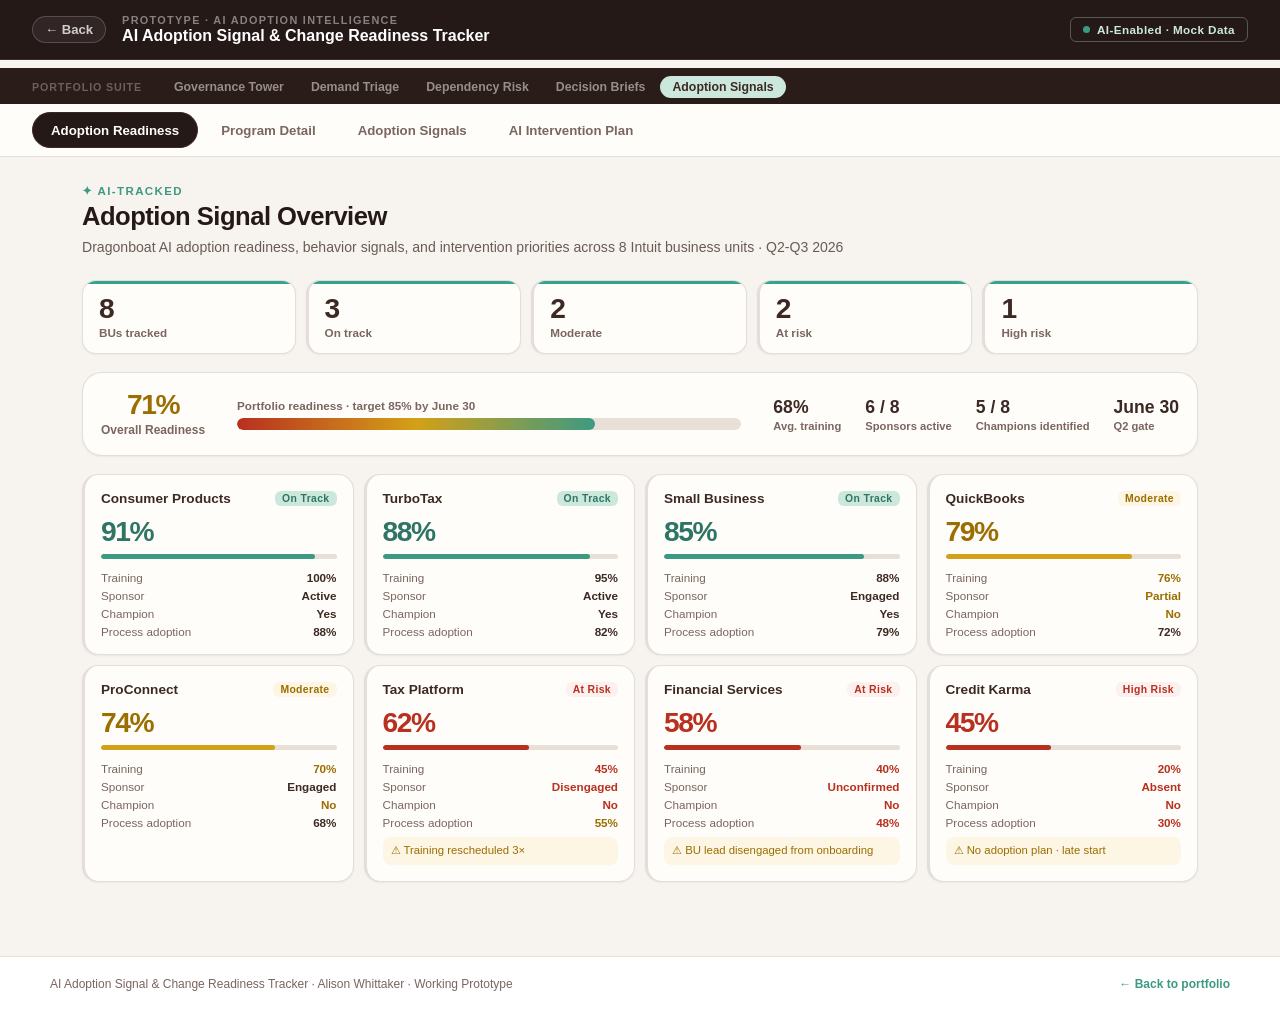
==== commit 4921772c: "Add files via upload" ====
--- a/change-readiness-tracker.html
+++ b/change-readiness-tracker.html
@@ -3,7 +3,7 @@
 <head>
   <meta charset="UTF-8">
   <meta name="viewport" content="width=device-width, initial-scale=1.0">
-  <title>AI Change Management Readiness Tracker · Alison Whittaker</title>
+  <title>AI Adoption Signal &amp; Change Readiness Tracker · Alison Whittaker</title>
   <link rel="icon" type="image/png" href="alison-whittaker-profile.png">
   <style>
     :root {
@@ -180,8 +180,8 @@
     <div class="ph-left">
       <a class="ph-back" href="index.html">← Back</a>
       <div class="ph-meta">
-        <p class="ph-eyebrow">Prototype · AI Portfolio Tooling</p>
-        <p class="ph-title">AI Change Management Readiness Tracker</p>
+        <p class="ph-eyebrow">Prototype · AI Adoption Intelligence</p>
+        <p class="ph-title">AI Adoption Signal &amp; Change Readiness Tracker</p>
       </div>
     </div>
     <div class="ph-badge"><span class="ai-pulse"></span>AI-Enabled · Mock Data</div>
@@ -190,18 +190,19 @@
   <nav class="suite-bar">
     <span class="sb-label">Portfolio Suite</span>
     <div class="sb-links">
-      <a href="portfolio-dashboard.html" class="sb-link">Health Dashboard</a>
-      <a href="exec-report-generator.html" class="sb-link">Exec Reporter</a>
-      <a href="change-readiness-tracker.html" class="sb-link active">Change Tracker</a>
-      <a href="pmo-intake-scorer.html" class="sb-link">PMO Intake</a>
+      <a href="agentic-governance-control-tower.html" class="sb-link">Governance Tower</a>
+      <a href="pmo-intake-scorer.html" class="sb-link">Demand Triage</a>
+      <a href="dependency-risk-tracker.html" class="sb-link">Dependency Risk</a>
+      <a href="exec-report-generator.html" class="sb-link">Decision Briefs</a>
+      <a href="change-readiness-tracker.html" class="sb-link active">Adoption Signals</a>
     </div>
   </nav>
 
   <nav class="tab-bar" role="tablist">
-    <button class="tab-btn active" data-tab="overview" role="tab" aria-selected="true">BU Readiness Overview</button>
+    <button class="tab-btn active" data-tab="overview" role="tab" aria-selected="true">Adoption Readiness</button>
     <button class="tab-btn" data-tab="program" role="tab" aria-selected="false">Program Detail</button>
     <button class="tab-btn" data-tab="signals" role="tab" aria-selected="false">Adoption Signals</button>
-    <button class="tab-btn" data-tab="action" role="tab" aria-selected="false">AI Action Plan</button>
+    <button class="tab-btn" data-tab="action" role="tab" aria-selected="false">AI Intervention Plan</button>
   </nav>
 
   <main class="proto-main">
@@ -210,8 +211,8 @@
     <div class="tab-panel active" id="tab-overview" role="tabpanel">
       <div class="panel-header">
         <p class="panel-eyebrow">✦ AI-Tracked</p>
-        <h1 class="panel-title">BU Readiness Overview</h1>
-        <p class="panel-sub">Dragonboat AI adoption readiness across 8 Intuit business units · Q2–Q3 2026</p>
+        <h1 class="panel-title">Adoption Signal Overview</h1>
+        <p class="panel-sub">Dragonboat AI adoption readiness, behavior signals, and intervention priorities across 8 Intuit business units · Q2-Q3 2026</p>
       </div>
 
       <div class="stats-row">
@@ -509,8 +510,8 @@
     <div class="tab-panel" id="tab-signals" role="tabpanel">
       <div class="panel-header">
         <p class="panel-eyebrow">✦ AI-Analyzed</p>
-        <h1 class="panel-title">Adoption Signals</h1>
-        <p class="panel-sub">Leading indicators, engagement metrics, and AI-flagged adoption risks across all 8 BUs.</p>
+        <h1 class="panel-title">Behavior and Adoption Signals</h1>
+        <p class="panel-sub">Leading indicators, engagement metrics, confidence shifts, and AI-flagged adoption risks across all 8 BUs.</p>
       </div>
 
       <div class="signals-grid">
@@ -632,8 +633,8 @@
     <div class="tab-panel" id="tab-action" role="tabpanel">
       <div class="panel-header">
         <p class="panel-eyebrow">✦ AI-Recommended</p>
-        <h1 class="panel-title">AI Action Plan</h1>
-        <p class="panel-sub">AI-generated change management actions for at-risk BUs. Prioritized by impact and urgency.</p>
+        <h1 class="panel-title">AI Intervention Plan</h1>
+        <p class="panel-sub">AI-generated adoption interventions for at-risk BUs. Prioritized by impact, confidence, urgency, and leadership attention required.</p>
       </div>
 
       <div class="action-list">
@@ -704,7 +705,7 @@
 
   <footer>
     <div class="fi">
-      <p>AI Change Management Readiness Tracker · Alison Whittaker · Working Prototype</p>
+      <p>AI Adoption Signal &amp; Change Readiness Tracker · Alison Whittaker · Working Prototype</p>
       <a href="index.html">← Back to portfolio</a>
     </div>
   </footer>
--- a/prototype-polish.css
+++ b/prototype-polish.css
@@ -2,7 +2,7 @@
   --proto-bg: #f5f2ed;
   --proto-ink: #251918;
   --proto-muted: #695b55;
-  --proto-card: rgba(255, 253, 249, .9);
+  --proto-card: #fffdf9;
   --proto-card-solid: #fffdf9;
   --proto-line: rgba(61, 41, 36, .14);
   --proto-teal: #1f9b84;
@@ -10,8 +10,8 @@
   --proto-violet: #8756d9;
   --proto-coral: #d85d45;
   --proto-gold: #c99418;
-  --proto-shadow: 0 20px 70px rgba(47, 31, 27, .12);
-  --proto-glow: 0 0 0 1px rgba(255, 255, 255, .72), 0 26px 76px rgba(31, 155, 132, .18);
+  --proto-shadow: 0 1px 2px rgba(47, 31, 27, .06);
+  --proto-glow: 0 2px 8px rgba(47, 31, 27, .08);
 }
 
 html {
@@ -19,24 +19,12 @@
 }
 
 body {
-  background:
-    radial-gradient(circle at 8% 5%, rgba(71, 108, 255, .13), transparent 30rem),
-    radial-gradient(circle at 92% 4%, rgba(216, 93, 69, .13), transparent 27rem),
-    linear-gradient(135deg, #f7f4ef 0%, #edf5f1 47%, #fbf4ea 100%) !important;
+  background: #f7f4ef !important;
   color: var(--proto-ink) !important;
 }
 
 body::before {
-  position: fixed;
-  inset: 0;
-  z-index: -1;
-  pointer-events: none;
-  content: "";
-  background-image:
-    linear-gradient(rgba(61, 41, 36, .045) 1px, transparent 1px),
-    linear-gradient(90deg, rgba(61, 41, 36, .045) 1px, transparent 1px);
-  background-size: 44px 44px;
-  mask-image: linear-gradient(to bottom, rgba(0, 0, 0, .9), transparent 78%);
+  display: none !important;
 }
 
 .proto-header,
@@ -44,23 +32,16 @@
   position: sticky;
   top: 0;
   z-index: 40;
-  border-bottom: 1px solid rgba(255, 255, 255, .12) !important;
-  background:
-    linear-gradient(135deg, rgba(37, 25, 24, .96), rgba(64, 39, 49, .94) 52%, rgba(31, 91, 88, .92)) !important;
+  border-bottom: 1px solid rgba(255, 255, 255, .1) !important;
+  background: #251918 !important;
   color: #fffdf9;
-  box-shadow: 0 14px 45px rgba(37, 25, 24, .2);
-  backdrop-filter: blur(20px);
+  box-shadow: none;
+  backdrop-filter: none;
 }
 
 .proto-header::after,
 .prototype-header::after {
-  position: absolute;
-  right: 32px;
-  bottom: -1px;
-  left: 32px;
-  height: 1px;
-  content: "";
-  background: linear-gradient(90deg, transparent, rgba(204, 232, 221, .8), transparent);
+  display: none !important;
 }
 
 .ph-back,
@@ -74,12 +55,11 @@
 .back-link:hover {
   border-color: rgba(255, 255, 255, .42) !important;
   color: #fffdf9 !important;
-  transform: translateY(-1px);
 }
 
 .ph-badge,
 .badge {
-  box-shadow: inset 0 0 0 1px rgba(255, 255, 255, .42);
+  box-shadow: none;
 }
 
 .suite-bar,
@@ -91,13 +71,13 @@
 
 .suite-bar {
   top: 68px;
-  background: rgba(37, 25, 24, .88) !important;
+  background: #2a1c18 !important;
 }
 
 .tab-bar {
   top: 104px;
   border-bottom-color: var(--proto-line) !important;
-  background: rgba(255, 253, 249, .72) !important;
+  background: #fffdf9 !important;
 }
 
 .tab-btn,
@@ -117,9 +97,9 @@
 .tmpl-btn.sel,
 .score-btn.sel,
 button.is-active {
-  background: linear-gradient(135deg, var(--proto-ink), #184d48) !important;
+  background: var(--proto-ink) !important;
   color: #fffdf9 !important;
-  box-shadow: 0 9px 24px rgba(37, 25, 24, .14);
+  box-shadow: none;
 }
 
 .tab-btn:hover,
@@ -128,13 +108,13 @@
 .tmpl-btn:hover,
 .score-btn:hover,
 .ra-btn:hover {
-  transform: translateY(-1px);
+  transform: none;
 }
 
 .proto-main,
 .tracker,
 .roadmap-app {
-  animation: proto-rise .5s ease both;
+  animation: none;
 }
 
 .panel-header {
@@ -144,9 +124,9 @@
 
 .panel-title {
   color: var(--proto-ink) !important;
-  font-size: clamp(1.65rem, 3vw, 2.85rem) !important;
-  letter-spacing: -.04em;
-  line-height: 1.02;
+  font-size: clamp(1.42rem, 2vw, 2rem) !important;
+  letter-spacing: -.02em;
+  line-height: 1.12;
 }
 
 .panel-sub {
@@ -197,6 +177,14 @@
   padding: 14px 16px !important;
 }
 
+.stat-val,
+.metric strong,
+.rh-num,
+.bu-score,
+.ssb-num {
+  font-size: clamp(1.3rem, 2.2vw, 1.9rem) !important;
+}
+
 .program-card,
 .ai-card,
 .form-card,
@@ -210,7 +198,7 @@
 .readiness-hero,
 .hero-main,
 .section-card {
-  padding: 20px !important;
+  padding: 18px !important;
 }
 
 .program-card {
@@ -270,19 +258,12 @@
 .prototype-card-main {
   position: relative;
   overflow: hidden;
-  background:
-    linear-gradient(135deg, rgba(204, 232, 221, .92), rgba(255, 253, 249, .92) 52%, rgba(255, 240, 228, .92)) !important;
+  background: #eef6f1 !important;
 }
 
 .hero-main::after,
 .prototype-card-main::after {
-  position: absolute;
-  inset: auto -18% -45% 42%;
-  height: 220px;
-  content: "";
-  background: conic-gradient(from 120deg, rgba(31, 155, 132, .26), rgba(71, 108, 255, .18), rgba(216, 93, 69, .2), rgba(31, 155, 132, .26));
-  filter: blur(18px);
-  opacity: .65;
+  display: none !important;
 }
 
 .hero-main > *,
@@ -305,10 +286,10 @@
 .metric::before {
   position: absolute;
   inset: 0 0 auto;
-  height: 4px;
+  height: 3px;
   content: "";
-  background: linear-gradient(90deg, var(--proto-teal), var(--proto-blue), var(--proto-coral));
-  opacity: .84;
+  background: var(--proto-teal);
+  opacity: .9;
 }
 
 .stat-val,
@@ -332,7 +313,7 @@
 .action-card:hover {
   border-color: rgba(31, 155, 132, .32) !important;
   box-shadow: var(--proto-glow);
-  transform: translateY(-3px);
+  transform: none;
 }
 
 .risk-tbl th,
@@ -366,11 +347,7 @@
 .srd-fill::after,
 .cap-fill::after,
 .lb-fill::after {
-  position: absolute;
-  inset: 0;
-  content: "";
-  background: linear-gradient(90deg, transparent, rgba(255, 255, 255, .48), transparent);
-  animation: proto-sheen 2.7s ease-in-out infinite;
+  display: none !important;
 }
 
 .status-badge,
@@ -392,17 +369,17 @@
 .prototype-cta,
 .ra-primary {
   border: 0 !important;
-  background: linear-gradient(135deg, var(--proto-teal), #176c62) !important;
+  background: var(--proto-teal) !important;
   color: #fffdf9 !important;
-  box-shadow: 0 14px 32px rgba(31, 155, 132, .2);
+  box-shadow: none;
 }
 
 .gen-btn:hover,
 .analyze-btn:hover,
 .prototype-cta:hover,
 .ra-primary:hover {
-  box-shadow: 0 18px 40px rgba(31, 155, 132, .28);
-  transform: translateY(-2px);
+  box-shadow: var(--proto-glow);
+  transform: none;
 }
 
 .ai-pulse,
@@ -412,7 +389,7 @@
 }
 
 .is-revealed {
-  animation: proto-rise .55s ease both;
+  animation: none;
 }
 
 @keyframes proto-rise {
@@ -459,7 +436,7 @@
   }
 
   .panel-title {
-    font-size: clamp(1.62rem, 10vw, 2.35rem) !important;
+    font-size: clamp(1.35rem, 6.5vw, 1.78rem) !important;
   }
 }
 
